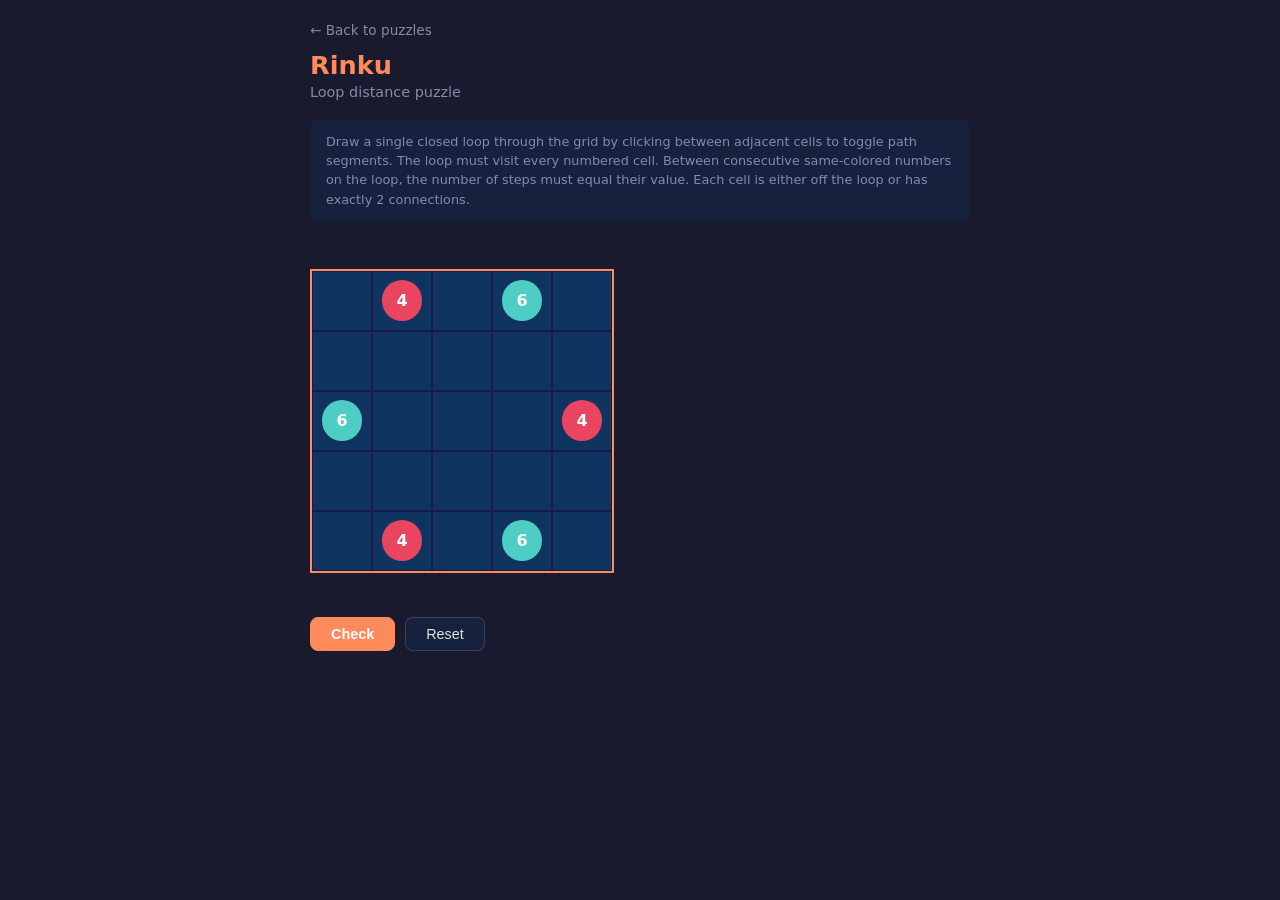
==== rinku.html @ 68af87ed "Add Rinku puzzle demo — loop drawing with distance constraints Draw a closed loop visiting all color" ====
<!DOCTYPE html>
<html lang="en">
<head>
  <meta charset="UTF-8">
  <meta name="viewport" content="width=device-width, initial-scale=1.0">
  <title>Rinku — Loop Distance Puzzle</title>
  <link rel="stylesheet" href="style.css">
  <style>
    :root { --accent: #ff8a5c; --cols: 5; --rows: 5; }
    .btn--primary { background: var(--accent); border-color: var(--accent); }
    .btn--primary:hover { background: #e0764e; }
    h1 { color: var(--accent); }

    .board-wrap {
      position: relative;
      display: inline-block;
      margin: 16px 0;
    }
    .puzzle-grid { pointer-events: none; position: relative; z-index: 1; }
    .cell { pointer-events: none; }
    .cell--on-loop { background: rgba(255,138,92,0.1); }

    .num-circle {
      width: 70%; height: 70%; border-radius: 50%;
      display: flex; align-items: center; justify-content: center;
      font-size: 1rem; font-weight: 700; color: #fff;
    }

    svg.overlay {
      position: absolute; top: 0; left: 0; width: 100%; height: 100%;
      z-index: 2; pointer-events: none;
    }
    svg.overlay .edge-hit { pointer-events: all; cursor: pointer; fill: transparent; }
    svg.overlay .edge-hit:hover { fill: rgba(255,255,255,0.06); }
    svg.overlay .edge-line {
      stroke: rgba(255,255,255,0.7); stroke-width: 5;
      stroke-linecap: round; pointer-events: none;
    }
    svg.overlay .edge-preview {
      stroke: rgba(255,255,255,0.25); stroke-width: 3;
      stroke-dasharray: 6 4; stroke-linecap: round; pointer-events: none;
    }
  </style>
</head>
<body>
<div class="container">
  <a href="index.html" class="back-link">← Back to puzzles</a>
  <h1>Rinku</h1>
  <p class="subtitle">Loop distance puzzle</p>

  <div class="instructions">
    Draw a single closed loop through the grid by clicking between adjacent cells to toggle path segments.
    The loop must visit every numbered cell. Between consecutive same-colored numbers on the loop,
    the number of steps must equal their value. Each cell is either off the loop or has exactly 2 connections.
  </div>

  <div class="board-wrap" id="board-wrap">
    <div class="puzzle-grid" id="grid"></div>
    <svg class="overlay" id="svg"></svg>
  </div>

  <div class="controls">
    <button class="btn btn--primary" onclick="check()">Check</button>
    <button class="btn" onclick="reset()">Reset</button>
  </div>
  <div class="status-bar" id="status"></div>
</div>

<script>
const ROWS = 5, COLS = 5;
const RED = '#e94560', BLUE = '#4ecdc4';
// Clues: [row, col, color, number]
const CLUES = [
  [0,1,RED,4],[0,3,BLUE,6],
  [2,0,BLUE,6],[2,4,RED,4],
  [4,1,RED,4],[4,3,BLUE,6]
];
const clueMap = {};
CLUES.forEach(c => clueMap[c[0]+','+c[1]] = { color: c[2], num: c[3] });

const edges = new Set();
let cellSize;

function edgeKey(r1,c1,r2,c2) {
  const a = r1+','+c1, b = r2+','+c2;
  return a < b ? a+'-'+b : b+'-'+a;
}

function getNeighbors(r,c) {
  const n = [];
  if (r > 0) n.push([r-1,c]);
  if (r < ROWS-1) n.push([r+1,c]);
  if (c > 0) n.push([r,c-1]);
  if (c < COLS-1) n.push([r,c+1]);
  return n;
}

function cellConnections(r,c) {
  let count = 0;
  for (const [nr,nc] of getNeighbors(r,c)) {
    if (edges.has(edgeKey(r,c,nr,nc))) count++;
  }
  return count;
}

function connectedNeighbors(r,c) {
  const res = [];
  for (const [nr,nc] of getNeighbors(r,c)) {
    if (edges.has(edgeKey(r,c,nr,nc))) res.push([nr,nc]);
  }
  return res;
}

function buildGrid() {
  const grid = document.getElementById('grid');
  grid.innerHTML = '';
  for (let r = 0; r < ROWS; r++) {
    for (let c = 0; c < COLS; c++) {
      const cell = document.createElement('div');
      cell.className = 'cell';
      cell.id = 'cell-'+r+'-'+c;
      const cl = clueMap[r+','+c];
      if (cl) {
        const circle = document.createElement('div');
        circle.className = 'num-circle';
        circle.style.background = cl.color;
        circle.textContent = cl.num;
        cell.appendChild(circle);
      }
      grid.appendChild(cell);
    }
  }
  cellSize = document.querySelector('.cell').getBoundingClientRect().width;
}

function buildSVG() {
  const svg = document.getElementById('svg');
  svg.innerHTML = '';
  const cs = cellSize;
  const w = COLS * cs, h = ROWS * cs;
  svg.setAttribute('viewBox', '0 0 '+w+' '+h);

  // Horizontal edge hit zones
  for (let r = 0; r < ROWS; r++) {
    for (let c = 0; c < COLS - 1; c++) {
      const rect = document.createElementNS('http://www.w3.org/2000/svg','rect');
      rect.setAttribute('x', (c+0.5)*cs - cs*0.15);
      rect.setAttribute('y', r*cs + cs*0.2);
      rect.setAttribute('width', cs*0.3 + cs);
      // fix: narrower hit zone
      rect.setAttribute('x', (c+0.35)*cs);
      rect.setAttribute('width', cs*0.3);
      rect.setAttribute('y', r*cs + cs*0.15);
      rect.setAttribute('height', cs*0.7);
      rect.classList.add('edge-hit');
      rect.dataset.edge = edgeKey(r,c,r,c+1);
      rect.dataset.r1=r; rect.dataset.c1=c; rect.dataset.r2=r; rect.dataset.c2=c+1;
      rect.addEventListener('click', onEdgeClick);
      rect.addEventListener('mouseenter', onEdgeEnter);
      rect.addEventListener('mouseleave', onEdgeLeave);
      svg.appendChild(rect);
    }
  }
  // Vertical edge hit zones
  for (let r = 0; r < ROWS - 1; r++) {
    for (let c = 0; c < COLS; c++) {
      const rect = document.createElementNS('http://www.w3.org/2000/svg','rect');
      rect.setAttribute('x', c*cs + cs*0.15);
      rect.setAttribute('y', (r+0.35)*cs);
      rect.setAttribute('width', cs*0.7);
      rect.setAttribute('height', cs*0.3);
      rect.classList.add('edge-hit');
      rect.dataset.edge = edgeKey(r,c,r+1,c);
      rect.dataset.r1=r; rect.dataset.c1=c; rect.dataset.r2=r+1; rect.dataset.c2=c;
      rect.addEventListener('click', onEdgeClick);
      rect.addEventListener('mouseenter', onEdgeEnter);
      rect.addEventListener('mouseleave', onEdgeLeave);
      svg.appendChild(rect);
    }
  }
}

function cx(c) { return (c+0.5)*cellSize; }
function cy(r) { return (r+0.5)*cellSize; }

function onEdgeClick(e) {
  const key = e.currentTarget.dataset.edge;
  if (edges.has(key)) edges.delete(key); else edges.add(key);
  clearStatus();
  renderEdges();
}

let previewLine = null;
function onEdgeEnter(e) {
  const d = e.currentTarget.dataset;
  const svg = document.getElementById('svg');
  previewLine = document.createElementNS('http://www.w3.org/2000/svg','line');
  previewLine.classList.add('edge-preview');
  previewLine.setAttribute('x1', cx(+d.c1)); previewLine.setAttribute('y1', cy(+d.r1));
  previewLine.setAttribute('x2', cx(+d.c2)); previewLine.setAttribute('y2', cy(+d.r2));
  if (edges.has(d.edge)) previewLine.style.display = 'none';
  svg.appendChild(previewLine);
}
function onEdgeLeave() {
  if (previewLine) { previewLine.remove(); previewLine = null; }
}

function renderEdges() {
  document.querySelectorAll('.edge-line').forEach(l => l.remove());
  const svg = document.getElementById('svg');
  for (const key of edges) {
    const [a,b] = key.split('-');
    const [r1,c1] = a.split(',').map(Number);
    const [r2,c2] = b.split(',').map(Number);
    const line = document.createElementNS('http://www.w3.org/2000/svg','line');
    line.classList.add('edge-line');
    line.setAttribute('x1', cx(c1)); line.setAttribute('y1', cy(r1));
    line.setAttribute('x2', cx(c2)); line.setAttribute('y2', cy(r2));
    svg.appendChild(line);
  }
  // Highlight cells on loop
  for (let r = 0; r < ROWS; r++) {
    for (let c = 0; c < COLS; c++) {
      const cell = document.getElementById('cell-'+r+'-'+c);
      cell.classList.toggle('cell--on-loop', cellConnections(r,c) === 2);
      cell.classList.remove('cell--error','cell--success');
    }
  }
}

function check() {
  clearStatus();
  // 1. Every cell must have 0 or 2 connections
  const onLoop = [];
  for (let r = 0; r < ROWS; r++) {
    for (let c = 0; c < COLS; c++) {
      const conn = cellConnections(r,c);
      if (conn !== 0 && conn !== 2) return fail('Each cell must have exactly 0 or 2 connections.');
      if (conn === 2) onLoop.push([r,c]);
    }
  }
  if (onLoop.length === 0) return fail('No loop drawn.');

  // 2. Trace single closed loop
  const visited = new Set();
  let [sr, sc] = onLoop[0];
  let pr = -1, pc = -1, cr = sr, cc = sc;
  const loopOrder = [];
  do {
    visited.add(cr+','+cc);
    loopOrder.push([cr,cc]);
    const nbrs = connectedNeighbors(cr,cc);
    let next = null;
    for (const [nr,nc] of nbrs) {
      if (nr === pr && nc === pc) continue;
      next = [nr,nc];
      break;
    }
    if (!next) return fail('Loop tracing failed.');
    pr = cr; pc = cc;
    [cr, cc] = next;
  } while (cr !== sr || cc !== sc);

  if (visited.size !== onLoop.length) return fail('There must be a single connected loop (no branches).');

  // 3. All numbered cells must be on the loop
  for (const clue of CLUES) {
    if (!visited.has(clue[0]+','+clue[1])) return fail('All numbered cells must be on the loop.');
  }

  // 4. Distance constraints — walk loop, record positions of colored numbers
  const posMap = {}; // "color" -> [{idx, num}]
  for (let i = 0; i < loopOrder.length; i++) {
    const key = loopOrder[i][0]+','+loopOrder[i][1];
    const cl = clueMap[key];
    if (cl) {
      if (!posMap[cl.color]) posMap[cl.color] = [];
      posMap[cl.color].push({ idx: i, num: cl.num });
    }
  }

  for (const color in posMap) {
    const list = posMap[color];
    if (list.length < 2) continue;
    const len = loopOrder.length;
    for (let i = 0; i < list.length; i++) {
      const cur = list[i];
      const nxt = list[(i+1) % list.length];
      const dist = nxt.idx > cur.idx
        ? nxt.idx - cur.idx
        : len - cur.idx + nxt.idx;
      if (dist !== cur.num) {
        const cname = color === RED ? 'red' : 'blue';
        return fail('Distance between consecutive '+cname+' numbers must equal their value (found '+dist+', expected '+cur.num+').');
      }
    }
  }

  // Success
  showStatus('Congratulations! Puzzle solved!', true);
  for (const [r,c] of onLoop) {
    document.getElementById('cell-'+r+'-'+c).classList.add('cell--success');
  }
}

function fail(msg) {
  showStatus(msg, false);
}

function showStatus(msg, success) {
  const el = document.getElementById('status');
  el.textContent = msg;
  el.className = 'status-bar ' + (success ? 'status-bar--success' : 'status-bar--error');
}

function clearStatus() {
  const el = document.getElementById('status');
  el.className = 'status-bar';
  el.textContent = '';
}

function reset() {
  edges.clear();
  clearStatus();
  renderEdges();
}

// Init
buildGrid();
buildSVG();
</script>
</body>
</html>
---- style.css ----
/* === Reset & Base === */
*, *::before, *::after { box-sizing: border-box; margin: 0; padding: 0; }

:root {
  --bg: #1a1a2e;
  --card-bg: #16213e;
  --cell-bg: #0f3460;
  --cell-border: #1a1a4e;
  --text: #e0e0e0;
  --text-muted: #8888aa;
  --accent: #e94560;
  --success: #4ecca3;
  --error: #e94560;
  --cell-size: min(60px, calc((100vw - 60px) / var(--cols, 4)));
}

body {
  font-family: 'Segoe UI', system-ui, -apple-system, sans-serif;
  background: var(--bg);
  color: var(--text);
  min-height: 100vh;
  display: flex;
  flex-direction: column;
  align-items: center;
}

/* === Container === */
.container {
  max-width: 700px;
  width: 100%;
  padding: 20px;
}

h1 {
  font-size: 1.6rem;
  margin-bottom: 4px;
  color: var(--accent);
}

.subtitle {
  color: var(--text-muted);
  font-size: 0.9rem;
  margin-bottom: 20px;
}

/* === Hub Page Cards === */
.game-grid {
  display: grid;
  grid-template-columns: repeat(auto-fill, minmax(280px, 1fr));
  gap: 16px;
  margin-top: 20px;
}

.game-card {
  background: var(--card-bg);
  border-radius: 12px;
  padding: 20px;
  text-decoration: none;
  color: var(--text);
  transition: transform 0.15s, box-shadow 0.15s;
  border: 1px solid rgba(255,255,255,0.05);
}

.game-card:hover {
  transform: translateY(-3px);
  box-shadow: 0 8px 24px rgba(0,0,0,0.3);
  border-color: var(--accent);
}

.game-card .icon {
  font-size: 2rem;
  margin-bottom: 8px;
  display: block;
}

.game-card h2 {
  font-size: 1.1rem;
  margin-bottom: 6px;
  color: var(--accent);
}

.game-card p {
  font-size: 0.85rem;
  color: var(--text-muted);
  line-height: 1.4;
}

/* === Puzzle Grid === */
.puzzle-grid {
  display: inline-grid;
  grid-template-columns: repeat(var(--cols, 4), var(--cell-size));
  grid-template-rows: repeat(var(--rows, 4), var(--cell-size));
  gap: 0;
  margin: 16px 0;
  border: 2px solid var(--accent);
}

.cell {
  width: var(--cell-size);
  height: var(--cell-size);
  background: var(--cell-bg);
  border: 1px solid var(--cell-border);
  display: flex;
  align-items: center;
  justify-content: center;
  font-size: 1.3rem;
  font-weight: 600;
  cursor: pointer;
  user-select: none;
  position: relative;
  transition: background 0.1s;
}

.cell:hover {
  background: #1a4a7a;
}

.cell--given {
  color: var(--accent);
  cursor: default;
}

.cell--selected {
  background: #1a4a7a;
  box-shadow: inset 0 0 0 2px var(--accent);
}

.cell--error {
  background: rgba(233, 69, 96, 0.2);
  box-shadow: inset 0 0 0 2px var(--error);
}

.cell--success {
  background: rgba(78, 204, 163, 0.15);
}

/* === Region label (for KenKen/Warizan) === */
.cell .region-label {
  position: absolute;
  top: 2px;
  left: 3px;
  font-size: 0.55rem;
  color: var(--text-muted);
  font-weight: 400;
  pointer-events: none;
}

/* === Buttons === */
.controls {
  display: flex;
  gap: 10px;
  margin: 12px 0;
  flex-wrap: wrap;
}

.btn {
  padding: 8px 20px;
  border: 1px solid rgba(255,255,255,0.15);
  border-radius: 8px;
  background: var(--card-bg);
  color: var(--text);
  font-size: 0.9rem;
  cursor: pointer;
  transition: background 0.15s, border-color 0.15s;
}

.btn:hover {
  background: var(--cell-bg);
  border-color: var(--accent);
}

.btn--primary {
  background: var(--accent);
  border-color: var(--accent);
  color: #fff;
  font-weight: 600;
}

.btn--primary:hover {
  background: #c73a52;
}

/* === Status Bar === */
.status-bar {
  padding: 10px 16px;
  border-radius: 8px;
  font-size: 0.9rem;
  margin: 8px 0;
  display: none;
}

.status-bar--success {
  display: block;
  background: rgba(78, 204, 163, 0.15);
  border: 1px solid var(--success);
  color: var(--success);
}

.status-bar--error {
  display: block;
  background: rgba(233, 69, 96, 0.15);
  border: 1px solid var(--error);
  color: var(--error);
}

/* === Back Link === */
.back-link {
  display: inline-block;
  color: var(--text-muted);
  text-decoration: none;
  font-size: 0.85rem;
  margin-bottom: 12px;
}

.back-link:hover {
  color: var(--accent);
}

/* === Instructions === */
.instructions {
  background: var(--card-bg);
  border-radius: 8px;
  padding: 12px 16px;
  margin-bottom: 16px;
  font-size: 0.8rem;
  color: var(--text-muted);
  line-height: 1.5;
}

/* === Responsive === */
@media (max-width: 480px) {
  .container { padding: 12px; }
  h1 { font-size: 1.3rem; }
}
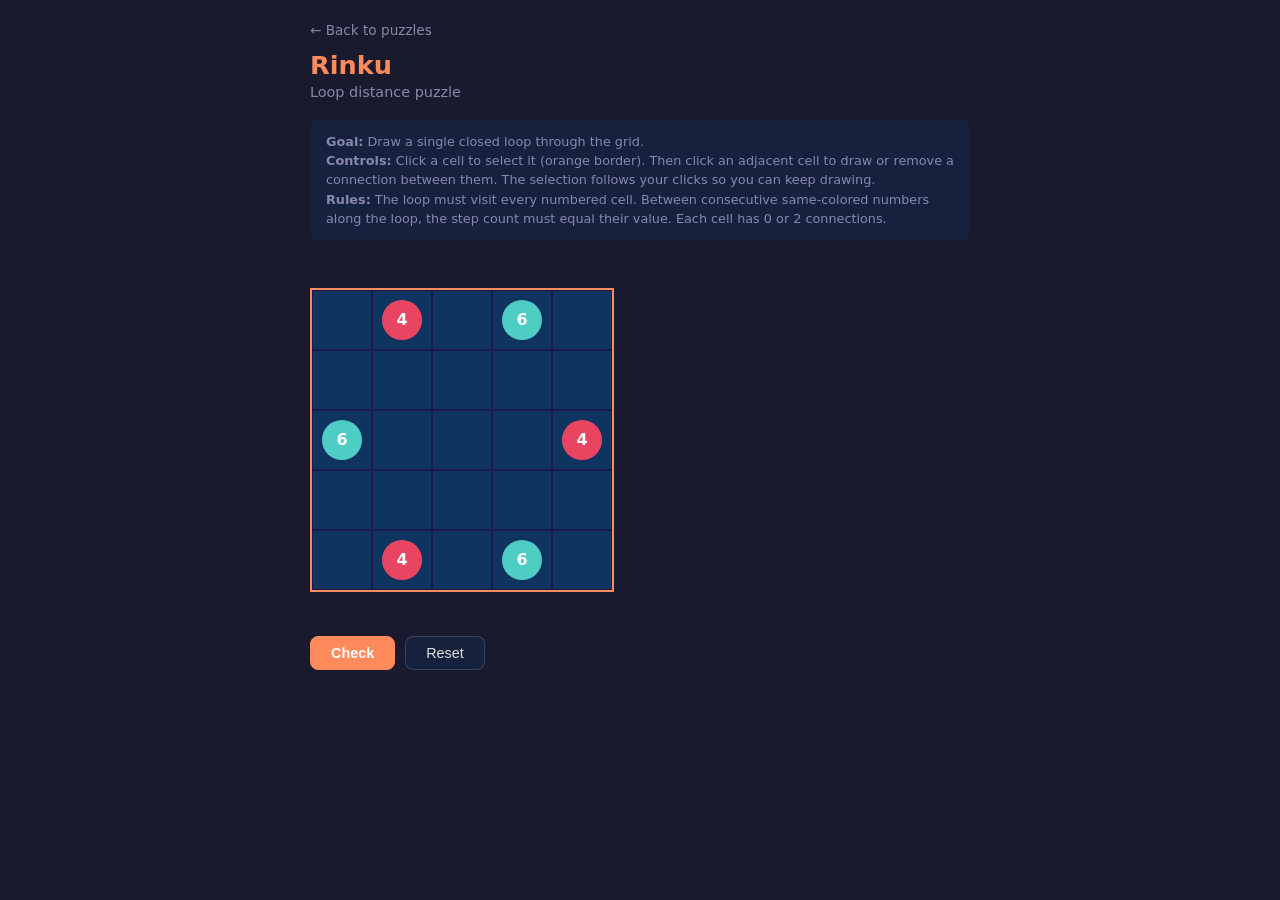
==== commit 1f2be15e: "Improve Rinku and Numawari based on playtesting feedback Rinku: Replace invisible SVG edge hit zones" ====
--- a/rinku.html
+++ b/rinku.html
@@ -16,30 +16,36 @@
       display: inline-block;
       margin: 16px 0;
     }
-    .puzzle-grid { pointer-events: none; position: relative; z-index: 1; }
-    .cell { pointer-events: none; }
-    .cell--on-loop { background: rgba(255,138,92,0.1); }
+    .puzzle-grid { position: relative; z-index: 1; }
+    .cell { cursor: pointer; position: relative; }
+    .cell--selected { background: #2a4a6a; box-shadow: inset 0 0 0 2px var(--accent); }
+    .cell--on-loop { }
 
     .num-circle {
       width: 70%; height: 70%; border-radius: 50%;
       display: flex; align-items: center; justify-content: center;
       font-size: 1rem; font-weight: 700; color: #fff;
+      position: relative; z-index: 3;
+    }
+
+    /* Dot drawn at center of cells that are on the loop but have no number */
+    .loop-dot {
+      width: 10px; height: 10px; border-radius: 50%;
+      background: rgba(255,255,255,0.6);
+      position: relative; z-index: 3;
     }
 
     svg.overlay {
       position: absolute; top: 0; left: 0; width: 100%; height: 100%;
       z-index: 2; pointer-events: none;
     }
-    svg.overlay .edge-hit { pointer-events: all; cursor: pointer; fill: transparent; }
-    svg.overlay .edge-hit:hover { fill: rgba(255,255,255,0.06); }
     svg.overlay .edge-line {
-      stroke: rgba(255,255,255,0.7); stroke-width: 5;
+      stroke: #ff8a5c; stroke-width: 6; opacity: 0.85;
       stroke-linecap: round; pointer-events: none;
     }
-    svg.overlay .edge-preview {
-      stroke: rgba(255,255,255,0.25); stroke-width: 3;
-      stroke-dasharray: 6 4; stroke-linecap: round; pointer-events: none;
-    }
+
+    /* Adjacency hint: highlight neighbor cells when a cell is selected */
+    .cell--neighbor-hint { background: #1a3a5a; }
   </style>
 </head>
 <body>
@@ -49,9 +55,13 @@
   <p class="subtitle">Loop distance puzzle</p>
 
   <div class="instructions">
-    Draw a single closed loop through the grid by clicking between adjacent cells to toggle path segments.
-    The loop must visit every numbered cell. Between consecutive same-colored numbers on the loop,
-    the number of steps must equal their value. Each cell is either off the loop or has exactly 2 connections.
+    <strong>Goal:</strong> Draw a single closed loop through the grid.<br>
+    <strong>Controls:</strong> Click a cell to select it (orange border). Then click an
+    adjacent cell to draw or remove a connection between them. The selection follows your
+    clicks so you can keep drawing.<br>
+    <strong>Rules:</strong> The loop must visit every numbered cell. Between consecutive
+    same-colored numbers along the loop, the step count must equal their value.
+    Each cell has 0 or 2 connections.
   </div>
 
   <div class="board-wrap" id="board-wrap">
@@ -69,7 +79,6 @@
 <script>
 const ROWS = 5, COLS = 5;
 const RED = '#e94560', BLUE = '#4ecdc4';
-// Clues: [row, col, color, number]
 const CLUES = [
   [0,1,RED,4],[0,3,BLUE,6],
   [2,0,BLUE,6],[2,4,RED,4],
@@ -80,6 +89,7 @@
 
 const edges = new Set();
 let cellSize;
+let selected = null; // {r, c} or null
 
 function edgeKey(r1,c1,r2,c2) {
   const a = r1+','+c1, b = r2+','+c2;
@@ -93,6 +103,10 @@
   if (c > 0) n.push([r,c-1]);
   if (c < COLS-1) n.push([r,c+1]);
   return n;
+}
+
+function isAdjacent(r1,c1,r2,c2) {
+  return Math.abs(r1-r2) + Math.abs(c1-c2) === 1;
 }
 
 function cellConnections(r,c) {
@@ -119,6 +133,8 @@
       const cell = document.createElement('div');
       cell.className = 'cell';
       cell.id = 'cell-'+r+'-'+c;
+      cell.dataset.row = r;
+      cell.dataset.col = c;
       const cl = clueMap[r+','+c];
       if (cl) {
         const circle = document.createElement('div');
@@ -127,87 +143,64 @@
         circle.textContent = cl.num;
         cell.appendChild(circle);
       }
+      cell.addEventListener('click', () => handleClick(r, c));
       grid.appendChild(cell);
     }
   }
   cellSize = document.querySelector('.cell').getBoundingClientRect().width;
 }
 
-function buildSVG() {
-  const svg = document.getElementById('svg');
-  svg.innerHTML = '';
-  const cs = cellSize;
-  const w = COLS * cs, h = ROWS * cs;
-  svg.setAttribute('viewBox', '0 0 '+w+' '+h);
-
-  // Horizontal edge hit zones
-  for (let r = 0; r < ROWS; r++) {
-    for (let c = 0; c < COLS - 1; c++) {
-      const rect = document.createElementNS('http://www.w3.org/2000/svg','rect');
-      rect.setAttribute('x', (c+0.5)*cs - cs*0.15);
-      rect.setAttribute('y', r*cs + cs*0.2);
-      rect.setAttribute('width', cs*0.3 + cs);
-      // fix: narrower hit zone
-      rect.setAttribute('x', (c+0.35)*cs);
-      rect.setAttribute('width', cs*0.3);
-      rect.setAttribute('y', r*cs + cs*0.15);
-      rect.setAttribute('height', cs*0.7);
-      rect.classList.add('edge-hit');
-      rect.dataset.edge = edgeKey(r,c,r,c+1);
-      rect.dataset.r1=r; rect.dataset.c1=c; rect.dataset.r2=r; rect.dataset.c2=c+1;
-      rect.addEventListener('click', onEdgeClick);
-      rect.addEventListener('mouseenter', onEdgeEnter);
-      rect.addEventListener('mouseleave', onEdgeLeave);
-      svg.appendChild(rect);
-    }
-  }
-  // Vertical edge hit zones
-  for (let r = 0; r < ROWS - 1; r++) {
-    for (let c = 0; c < COLS; c++) {
-      const rect = document.createElementNS('http://www.w3.org/2000/svg','rect');
-      rect.setAttribute('x', c*cs + cs*0.15);
-      rect.setAttribute('y', (r+0.35)*cs);
-      rect.setAttribute('width', cs*0.7);
-      rect.setAttribute('height', cs*0.3);
-      rect.classList.add('edge-hit');
-      rect.dataset.edge = edgeKey(r,c,r+1,c);
-      rect.dataset.r1=r; rect.dataset.c1=c; rect.dataset.r2=r+1; rect.dataset.c2=c;
-      rect.addEventListener('click', onEdgeClick);
-      rect.addEventListener('mouseenter', onEdgeEnter);
-      rect.addEventListener('mouseleave', onEdgeLeave);
-      svg.appendChild(rect);
-    }
-  }
+function handleClick(r, c) {
+  clearStatus();
+  if (selected === null) {
+    // Select this cell
+    select(r, c);
+  } else if (selected.r === r && selected.c === c) {
+    // Deselect
+    deselect();
+  } else if (isAdjacent(selected.r, selected.c, r, c)) {
+    // Toggle edge between selected and clicked cell
+    const key = edgeKey(selected.r, selected.c, r, c);
+    if (edges.has(key)) edges.delete(key); else edges.add(key);
+    // Move selection to clicked cell so user can keep drawing
+    select(r, c);
+    renderEdges();
+  } else {
+    // Clicked a non-adjacent cell — just select it instead
+    select(r, c);
+  }
+}
+
+function select(r, c) {
+  deselect();
+  selected = { r, c };
+  document.getElementById('cell-'+r+'-'+c).classList.add('cell--selected');
+  // Show neighbor hints
+  for (const [nr, nc] of getNeighbors(r, c)) {
+    document.getElementById('cell-'+nr+'-'+nc).classList.add('cell--neighbor-hint');
+  }
+}
+
+function deselect() {
+  if (selected) {
+    document.getElementById('cell-'+selected.r+'-'+selected.c).classList.remove('cell--selected');
+    for (const [nr, nc] of getNeighbors(selected.r, selected.c)) {
+      document.getElementById('cell-'+nr+'-'+nc).classList.remove('cell--neighbor-hint');
+    }
+  }
+  selected = null;
 }
 
 function cx(c) { return (c+0.5)*cellSize; }
 function cy(r) { return (r+0.5)*cellSize; }
 
-function onEdgeClick(e) {
-  const key = e.currentTarget.dataset.edge;
-  if (edges.has(key)) edges.delete(key); else edges.add(key);
-  clearStatus();
-  renderEdges();
-}
-
-let previewLine = null;
-function onEdgeEnter(e) {
-  const d = e.currentTarget.dataset;
+function renderEdges() {
+  // Draw SVG lines
   const svg = document.getElementById('svg');
-  previewLine = document.createElementNS('http://www.w3.org/2000/svg','line');
-  previewLine.classList.add('edge-preview');
-  previewLine.setAttribute('x1', cx(+d.c1)); previewLine.setAttribute('y1', cy(+d.r1));
-  previewLine.setAttribute('x2', cx(+d.c2)); previewLine.setAttribute('y2', cy(+d.r2));
-  if (edges.has(d.edge)) previewLine.style.display = 'none';
-  svg.appendChild(previewLine);
-}
-function onEdgeLeave() {
-  if (previewLine) { previewLine.remove(); previewLine = null; }
-}
-
-function renderEdges() {
-  document.querySelectorAll('.edge-line').forEach(l => l.remove());
-  const svg = document.getElementById('svg');
+  const cs = cellSize;
+  svg.setAttribute('viewBox', '0 0 ' + (COLS*cs) + ' ' + (ROWS*cs));
+  // Remove old lines
+  svg.querySelectorAll('.edge-line').forEach(l => l.remove());
   for (const key of edges) {
     const [a,b] = key.split('-');
     const [r1,c1] = a.split(',').map(Number);
@@ -218,11 +211,22 @@
     line.setAttribute('x2', cx(c2)); line.setAttribute('y2', cy(r2));
     svg.appendChild(line);
   }
-  // Highlight cells on loop
+  // Update cell dots
   for (let r = 0; r < ROWS; r++) {
     for (let c = 0; c < COLS; c++) {
       const cell = document.getElementById('cell-'+r+'-'+c);
-      cell.classList.toggle('cell--on-loop', cellConnections(r,c) === 2);
+      const onLoop = cellConnections(r,c) >= 1;
+      cell.classList.toggle('cell--on-loop', onLoop);
+      // Add/remove dot for non-clue loop cells
+      const existingDot = cell.querySelector('.loop-dot');
+      const hasClue = clueMap[r+','+c];
+      if (onLoop && !hasClue && !existingDot) {
+        const dot = document.createElement('div');
+        dot.className = 'loop-dot';
+        cell.appendChild(dot);
+      } else if ((!onLoop || hasClue) && existingDot) {
+        existingDot.remove();
+      }
       cell.classList.remove('cell--error','cell--success');
     }
   }
@@ -230,7 +234,6 @@
 
 function check() {
   clearStatus();
-  // 1. Every cell must have 0 or 2 connections
   const onLoop = [];
   for (let r = 0; r < ROWS; r++) {
     for (let c = 0; c < COLS; c++) {
@@ -241,7 +244,6 @@
   }
   if (onLoop.length === 0) return fail('No loop drawn.');
 
-  // 2. Trace single closed loop
   const visited = new Set();
   let [sr, sc] = onLoop[0];
   let pr = -1, pc = -1, cr = sr, cc = sc;
@@ -253,8 +255,7 @@
     let next = null;
     for (const [nr,nc] of nbrs) {
       if (nr === pr && nc === pc) continue;
-      next = [nr,nc];
-      break;
+      next = [nr,nc]; break;
     }
     if (!next) return fail('Loop tracing failed.');
     pr = cr; pc = cc;
@@ -263,13 +264,11 @@
 
   if (visited.size !== onLoop.length) return fail('There must be a single connected loop (no branches).');
 
-  // 3. All numbered cells must be on the loop
   for (const clue of CLUES) {
     if (!visited.has(clue[0]+','+clue[1])) return fail('All numbered cells must be on the loop.');
   }
 
-  // 4. Distance constraints — walk loop, record positions of colored numbers
-  const posMap = {}; // "color" -> [{idx, num}]
+  const posMap = {};
   for (let i = 0; i < loopOrder.length; i++) {
     const key = loopOrder[i][0]+','+loopOrder[i][1];
     const cl = clueMap[key];
@@ -286,9 +285,7 @@
     for (let i = 0; i < list.length; i++) {
       const cur = list[i];
       const nxt = list[(i+1) % list.length];
-      const dist = nxt.idx > cur.idx
-        ? nxt.idx - cur.idx
-        : len - cur.idx + nxt.idx;
+      const dist = nxt.idx > cur.idx ? nxt.idx - cur.idx : len - cur.idx + nxt.idx;
       if (dist !== cur.num) {
         const cname = color === RED ? 'red' : 'blue';
         return fail('Distance between consecutive '+cname+' numbers must equal their value (found '+dist+', expected '+cur.num+').');
@@ -296,16 +293,13 @@
     }
   }
 
-  // Success
   showStatus('Congratulations! Puzzle solved!', true);
   for (const [r,c] of onLoop) {
     document.getElementById('cell-'+r+'-'+c).classList.add('cell--success');
   }
 }
 
-function fail(msg) {
-  showStatus(msg, false);
-}
+function fail(msg) { showStatus(msg, false); }
 
 function showStatus(msg, success) {
   const el = document.getElementById('status');
@@ -321,13 +315,16 @@
 
 function reset() {
   edges.clear();
+  deselect();
   clearStatus();
   renderEdges();
 }
 
-// Init
+// Escape key to deselect
+document.addEventListener('keydown', e => { if (e.key === 'Escape') deselect(); });
+
 buildGrid();
-buildSVG();
+renderEdges();
 </script>
 </body>
 </html>
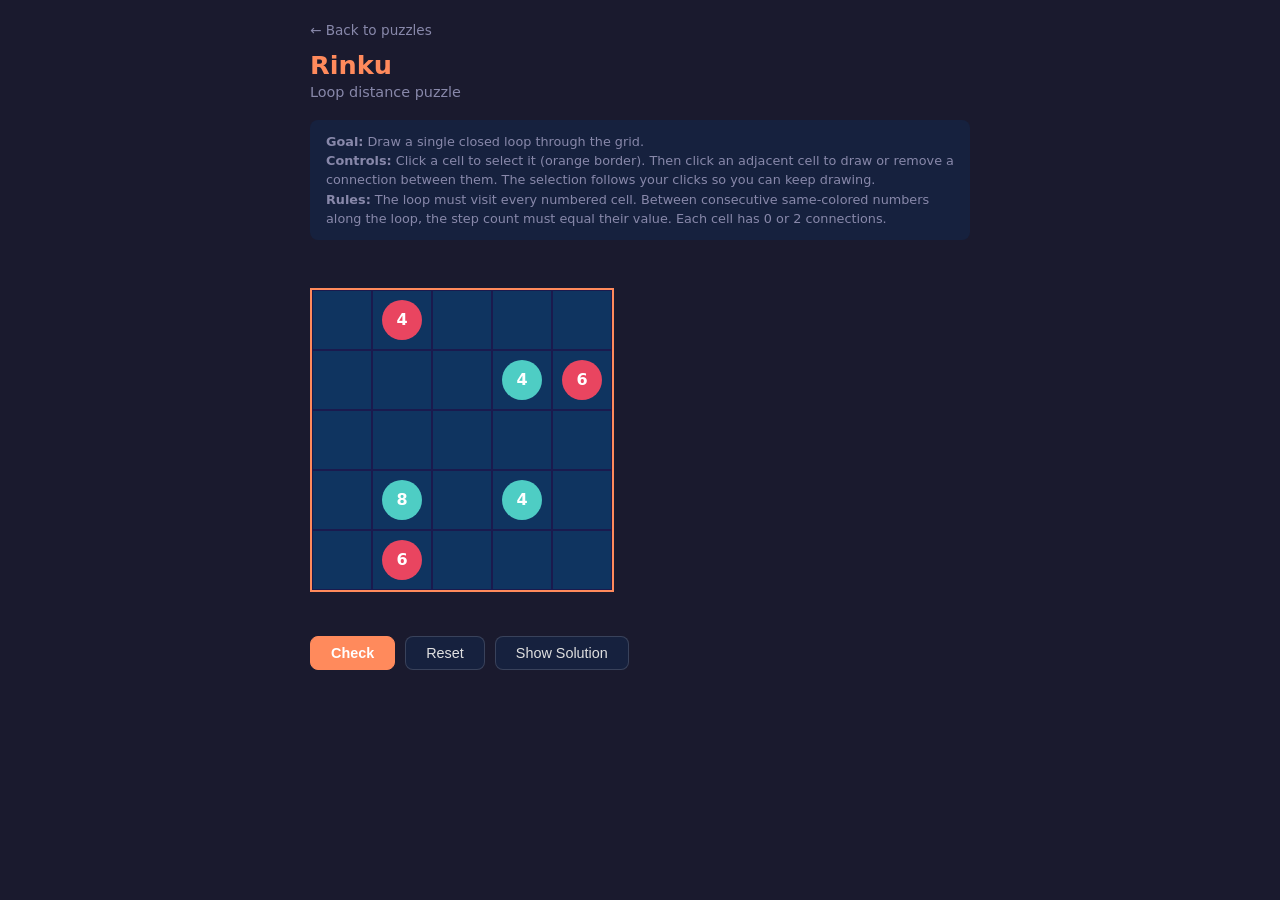
==== commit 8b31ca16: "Fix Rinku puzzle to be actually solvable, add Show Solution button The previous clue set (three Red " ====
--- a/rinku.html
+++ b/rinku.html
@@ -19,7 +19,6 @@
     .puzzle-grid { position: relative; z-index: 1; }
     .cell { cursor: pointer; position: relative; }
     .cell--selected { background: #2a4a6a; box-shadow: inset 0 0 0 2px var(--accent); }
-    .cell--on-loop { }
 
     .num-circle {
       width: 70%; height: 70%; border-radius: 50%;
@@ -28,7 +27,6 @@
       position: relative; z-index: 3;
     }
 
-    /* Dot drawn at center of cells that are on the loop but have no number */
     .loop-dot {
       width: 10px; height: 10px; border-radius: 50%;
       background: rgba(255,255,255,0.6);
@@ -44,7 +42,6 @@
       stroke-linecap: round; pointer-events: none;
     }
 
-    /* Adjacency hint: highlight neighbor cells when a cell is selected */
     .cell--neighbor-hint { background: #1a3a5a; }
   </style>
 </head>
@@ -72,6 +69,7 @@
   <div class="controls">
     <button class="btn btn--primary" onclick="check()">Check</button>
     <button class="btn" onclick="reset()">Reset</button>
+    <button class="btn" onclick="showSolution()">Show Solution</button>
   </div>
   <div class="status-bar" id="status"></div>
 </div>
@@ -79,17 +77,33 @@
 <script>
 const ROWS = 5, COLS = 5;
 const RED = '#e94560', BLUE = '#4ecdc4';
+
+// Verified solvable puzzle. Loop length = 16.
+// Solution loop (in order):
+//   (0,1)→(0,2)→(0,3)→(1,3)→(1,4)→(2,4)→(3,4)→(3,3)→
+//   (4,3)→(4,2)→(4,1)→(3,1)→(3,0)→(2,0)→(1,0)→(1,1)→back to (0,1)
+//
+// Red clues (sum of values = 16):
+//   (0,1) R4 [pos 0] → 4 steps → (1,4) R6 [pos 4] → 6 steps → (4,1) R6 [pos 10] → 6 steps → back
+// Blue clues (sum of values = 16):
+//   (1,3) B4 [pos 3] → 4 steps → (3,3) B4 [pos 7] → 4 steps → (3,1) B8 [pos 11] → 8 steps → back
+
 const CLUES = [
-  [0,1,RED,4],[0,3,BLUE,6],
-  [2,0,BLUE,6],[2,4,RED,4],
-  [4,1,RED,4],[4,3,BLUE,6]
+  [0,1,RED,4],  [1,4,RED,6],  [4,1,RED,6],
+  [1,3,BLUE,4], [3,3,BLUE,4], [3,1,BLUE,8]
 ];
 const clueMap = {};
 CLUES.forEach(c => clueMap[c[0]+','+c[1]] = { color: c[2], num: c[3] });
 
+// Solution edges for "Show Solution"
+const SOLUTION_EDGES = [
+  [0,1,0,2],[0,2,0,3],[0,3,1,3],[1,3,1,4],[1,4,2,4],[2,4,3,4],[3,4,3,3],[3,3,4,3],
+  [4,3,4,2],[4,2,4,1],[4,1,3,1],[3,1,3,0],[3,0,2,0],[2,0,1,0],[1,0,1,1],[1,1,0,1]
+];
+
 const edges = new Set();
 let cellSize;
-let selected = null; // {r, c} or null
+let selected = null;
 
 function edgeKey(r1,c1,r2,c2) {
   const a = r1+','+c1, b = r2+','+c2;
@@ -153,20 +167,15 @@
 function handleClick(r, c) {
   clearStatus();
   if (selected === null) {
-    // Select this cell
     select(r, c);
   } else if (selected.r === r && selected.c === c) {
-    // Deselect
     deselect();
   } else if (isAdjacent(selected.r, selected.c, r, c)) {
-    // Toggle edge between selected and clicked cell
     const key = edgeKey(selected.r, selected.c, r, c);
     if (edges.has(key)) edges.delete(key); else edges.add(key);
-    // Move selection to clicked cell so user can keep drawing
     select(r, c);
     renderEdges();
   } else {
-    // Clicked a non-adjacent cell — just select it instead
     select(r, c);
   }
 }
@@ -175,7 +184,6 @@
   deselect();
   selected = { r, c };
   document.getElementById('cell-'+r+'-'+c).classList.add('cell--selected');
-  // Show neighbor hints
   for (const [nr, nc] of getNeighbors(r, c)) {
     document.getElementById('cell-'+nr+'-'+nc).classList.add('cell--neighbor-hint');
   }
@@ -195,11 +203,9 @@
 function cy(r) { return (r+0.5)*cellSize; }
 
 function renderEdges() {
-  // Draw SVG lines
   const svg = document.getElementById('svg');
   const cs = cellSize;
   svg.setAttribute('viewBox', '0 0 ' + (COLS*cs) + ' ' + (ROWS*cs));
-  // Remove old lines
   svg.querySelectorAll('.edge-line').forEach(l => l.remove());
   for (const key of edges) {
     const [a,b] = key.split('-');
@@ -211,13 +217,10 @@
     line.setAttribute('x2', cx(c2)); line.setAttribute('y2', cy(r2));
     svg.appendChild(line);
   }
-  // Update cell dots
   for (let r = 0; r < ROWS; r++) {
     for (let c = 0; c < COLS; c++) {
       const cell = document.getElementById('cell-'+r+'-'+c);
       const onLoop = cellConnections(r,c) >= 1;
-      cell.classList.toggle('cell--on-loop', onLoop);
-      // Add/remove dot for non-clue loop cells
       const existingDot = cell.querySelector('.loop-dot');
       const hasClue = clueMap[r+','+c];
       if (onLoop && !hasClue && !existingDot) {
@@ -230,6 +233,16 @@
       cell.classList.remove('cell--error','cell--success');
     }
   }
+}
+
+function showSolution() {
+  edges.clear();
+  for (const [r1,c1,r2,c2] of SOLUTION_EDGES) {
+    edges.add(edgeKey(r1,c1,r2,c2));
+  }
+  deselect();
+  renderEdges();
+  showStatus('Solution revealed. Press Check to verify.', true);
 }
 
 function check() {
@@ -320,7 +333,6 @@
   renderEdges();
 }
 
-// Escape key to deselect
 document.addEventListener('keydown', e => { if (e.key === 'Escape') deselect(); });
 
 buildGrid();
